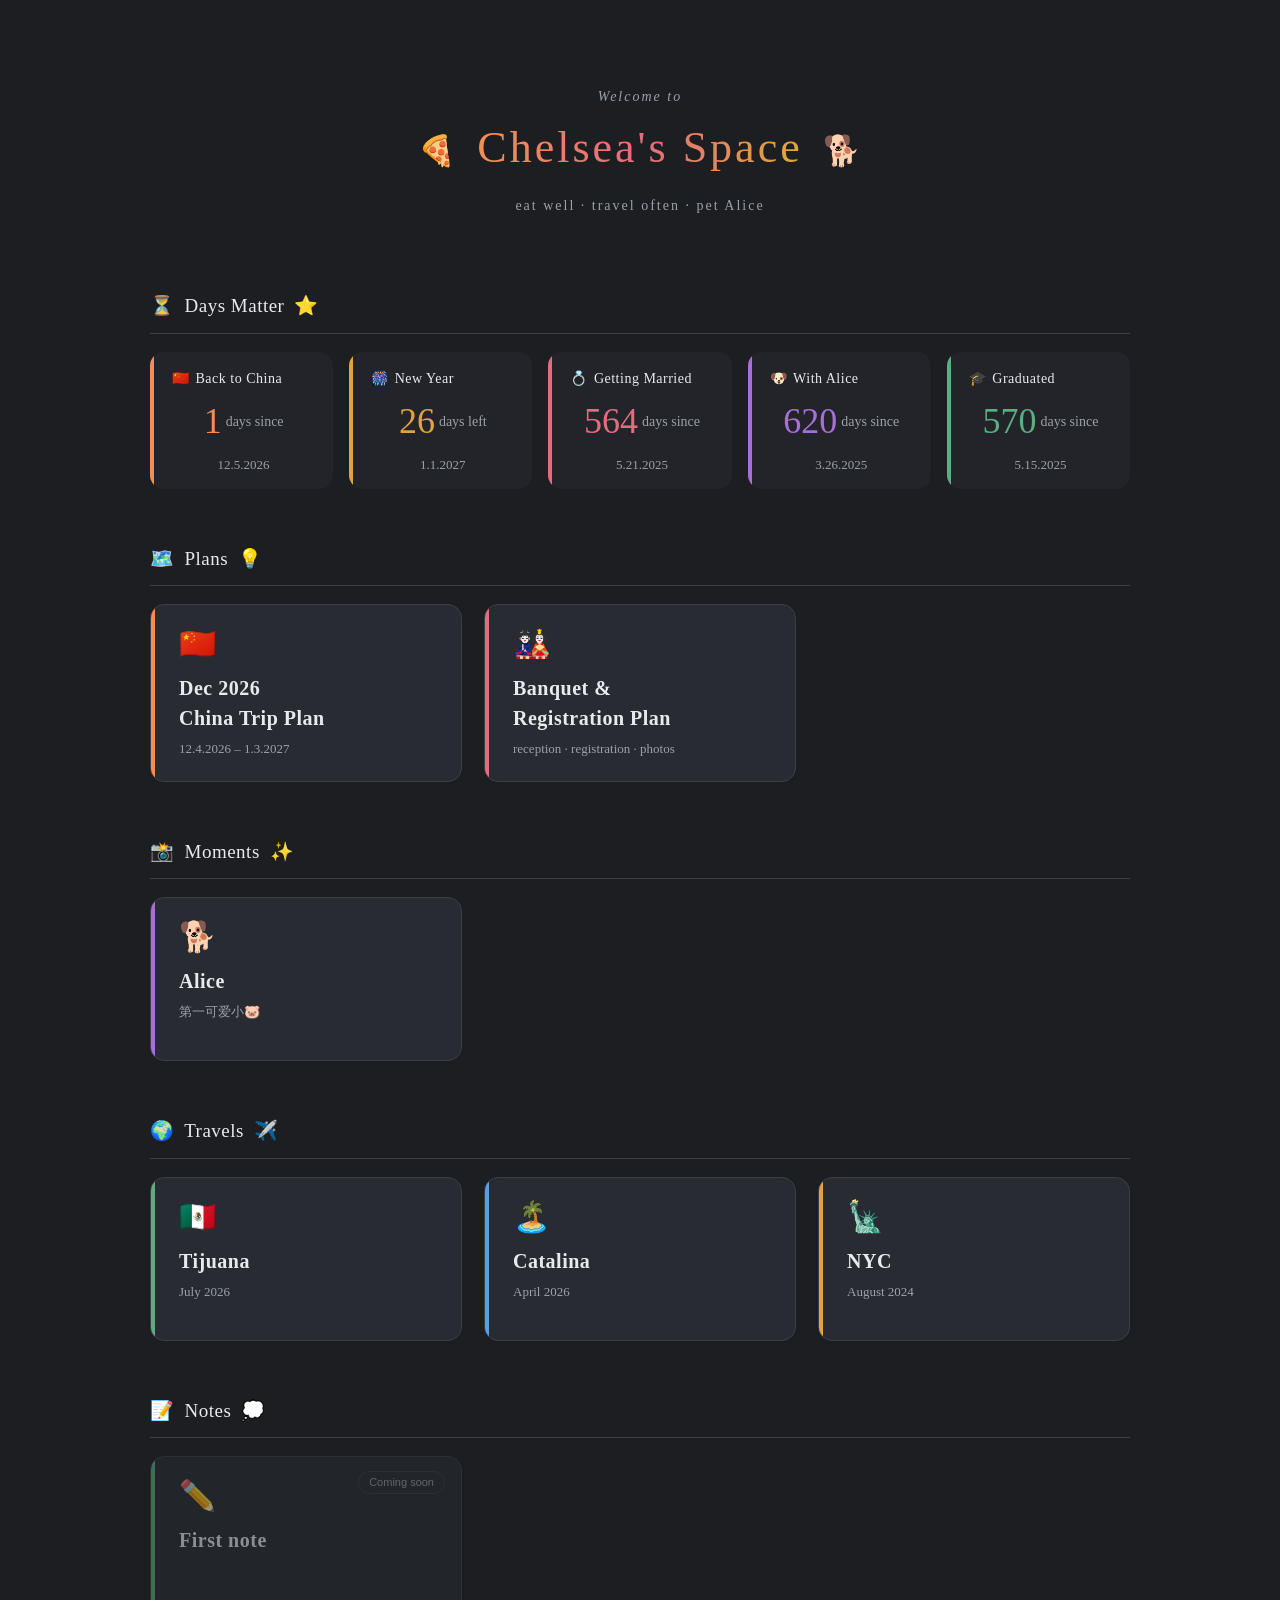
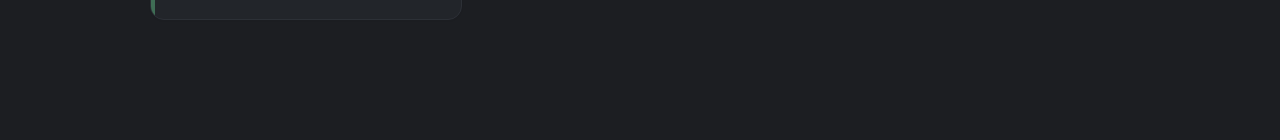
==== index.html @ 793a154b "Days tiles flat gray with colored numbers, Didot hero title, typo fixes" ====
<!DOCTYPE html>
<html lang="en">
<head>
<meta charset="UTF-8">
<meta name="viewport" content="width=device-width, initial-scale=1.0">
<title>Chelsea · Home</title>
<link rel="stylesheet" href="assets/css/base.css">
<style>
  *{box-sizing:border-box;}
  body{margin:0;padding:34px 22px 64px;background:var(--bg);color:var(--ink);line-height:1.5;}
  .wrap{max-width:980px;margin:0 auto;}

  /* HERO */
  header.hero{margin:52px 0 76px;text-align:center;}
  .hero .hi{font-family:var(--serif);font-style:italic;font-size:14px;color:var(--muted);letter-spacing:2px;margin-bottom:8px;}
  .hero h1{font-family:var(--serif);font-size:44px;font-weight:400;margin:0;letter-spacing:2.5px;
    display:flex;align-items:center;justify-content:center;gap:16px;}
  .hero h1 .grad{font-family:"Didot","Bodoni 72","Didot LT STD","Times New Roman",serif;
    letter-spacing:3px;padding:0 4px 4px;
    background:linear-gradient(92deg,var(--cd) 5%,var(--jp) 50%,var(--bj) 95%);
    -webkit-background-clip:text;background-clip:text;color:transparent;}
  .hero h1 .pe{font-size:30px;}
  .hero .tagline{font-family:var(--serif);margin-top:10px;font-size:14px;color:var(--muted);letter-spacing:2px;}

  h2{font-family:var(--serif);font-weight:400;font-size:19px;margin:0 0 18px;padding-bottom:12px;border-bottom:1px solid var(--line);letter-spacing:.5px;}
  .module{margin-bottom:56px;}

  /* ENTRY CARDS */
  .grid{display:grid;grid-template-columns:repeat(auto-fill,minmax(280px,1fr));gap:22px;}
  a.card{position:relative;display:block;min-height:164px;background:var(--paper);border:1px solid var(--line);border-radius:14px;
    padding:24px 24px 22px 28px;text-decoration:none;color:var(--ink);box-shadow:0 1px 3px rgba(0,0,0,.05);
    transition:transform .15s ease, border-color .15s ease, box-shadow .15s ease;overflow:hidden;}
  a.card:hover{transform:translateY(-3px);border-color:#4a505a;box-shadow:0 6px 18px rgba(0,0,0,.3);}
  a.card .accent{position:absolute;left:0;top:0;bottom:0;width:4px;}
  a.card .emoji{font-size:30px;line-height:1;display:block;margin-bottom:14px;}
  a.card .name{font-family:var(--serif);font-weight:700;font-size:20px;margin-bottom:6px;letter-spacing:.5px;}
  a.card .desc{font-family:var(--serif);font-size:13px;color:var(--muted);}
  a.card.soon{pointer-events:none;opacity:.55;}
  a.card.soon .badge{position:absolute;right:16px;top:14px;font-size:11px;color:var(--muted);border:1px solid var(--line);border-radius:20px;padding:2px 10px;}

  @media(max-width:600px){
    body{padding:24px 16px 48px;}
    .hero h1{font-size:27px;gap:10px;}
    .hero h1 .pe{font-size:20px;}
    .hero .hi{font-size:13px;}
    header.hero{margin:28px 0 48px;}
    .module{margin-bottom:40px;}
  }
</style>
<link rel="stylesheet" href="assets/css/days.css">
</head>
<body>
<div class="wrap">

  <header class="hero">
    <div class="hi">Welcome to</div>
    <h1><span class="pe">🍕</span><span class="grad">Chelsea's Space</span><span class="pe">🐕</span></h1>
    <div class="tagline">eat well · travel often · pet Alice</div>
  </header>

  <section class="module">
    <h2>⏳&ensp;Days Matter&ensp;⭐</h2>
    <div class="cd-grid" id="countdowns"></div>
  </section>

  <section class="module">
    <h2>🗺️&ensp;Plans&ensp;💡</h2>
    <div class="grid">
      <a class="card" href="2026-china-trip.html">
        <span class="accent" style="background:var(--cd)"></span>
        <span class="emoji">🇨🇳</span>
        <div class="name">Dec 2026<br>China Trip Plan</div>
        <div class="desc">12.4.2026 – 1.3.2027</div>
      </a>
      <a class="card" href="pages/plan/wedding.html">
        <span class="accent" style="background:var(--jp)"></span>
        <span class="emoji">🎎</span>
        <div class="name">Banquet &amp;<br>Registration Plan</div>
        <div class="desc">reception · registration · photos</div>
      </a>
    </div>
  </section>

  <section class="module">
    <h2>📸&ensp;Moments&ensp;✨</h2>
    <div class="grid">
      <a class="card" href="pages/moments/alice.html">
        <span class="accent" style="background:var(--dl)"></span>
        <span class="emoji">🐕</span>
        <div class="name">Alice</div>
        <div class="desc">第一可爱小🐷</div>
      </a>
    </div>
  </section>

  <section class="module">
    <h2>🌍&ensp;Travels&ensp;✈️</h2>
    <div class="grid">
      <a class="card" href="pages/travels/tijuana.html">
        <span class="accent" style="background:var(--sy)"></span>
        <span class="emoji">🇲🇽</span>
        <div class="name">Tijuana</div>
        <div class="desc">July 2026</div>
      </a>
      <a class="card" href="pages/travels/catalina.html">
        <span class="accent" style="background:var(--fly)"></span>
        <span class="emoji">🏝️</span>
        <div class="name">Catalina</div>
        <div class="desc">April 2026</div>
      </a>
      <a class="card" href="pages/travels/nyc.html">
        <span class="accent" style="background:var(--bj)"></span>
        <span class="emoji">🗽</span>
        <div class="name">NYC</div>
        <div class="desc">August 2024</div>
      </a>
    </div>
  </section>

  <section class="module">
    <h2>📝&ensp;Notes&ensp;💭</h2>
    <div class="grid">
      <a class="card soon" href="#">
        <span class="accent" style="background:var(--sy)"></span>
        <span class="badge">Coming soon</span>
        <span class="emoji">✏️</span>
        <div class="name">First note</div>
      </a>
    </div>
  </section>

</div>

<script src="assets/js/days.js"></script>
<script src="assets/js/scroll-restore.js"></script>
</body>
</html>
---- assets/css/base.css ----
/* ===== 全站公共主题变量 =====
   所有页面 <head> 里先引入这个文件，再写页面自己的样式。
   改配色 / 字体只改这里，所有页面同步生效。 */
:root{
  /* 行程 & 卡片强调色（fly=航班 jp=日本 cd=成都 sy=沈阳 dl=大连 bj=北京） */
  --fly:#5b9ce6;  --fly-bg:#eaf2fc;
  --jp:#e56b7e;   --jp-bg:#fdecef;
  --cd:#f28e54;   --cd-bg:#fdf0e8;
  --sy:#5cae80;   --sy-bg:#eaf6ef;
  --dl:#a86fd6;   --dl-bg:#f3ebfb;
  --bj:#e0a53a;   --bj-bg:#fbf3e2;

  /* 深色主题基础色 */
  --ink:#e8eaed;  --muted:#9aa1ab;
  --line:#3a3f48; --paper:#282b31; --bg:#1c1e22;
  --wknd:#f4949a; --wkdy:#e7ecf4;

  /* 字体：英文统一 Georgia，中文统一苹方（想换宋体把两行的 PingFang SC 改成 Songti SC） */
  --serif:Georgia,"Times New Roman","PingFang SC","Microsoft YaHei","Noto Sans CJK SC",serif;
  --body:Georgia,"PingFang SC","Microsoft YaHei","Noto Sans CJK SC",sans-serif;
}

body{font-family:var(--body);}

/* ← Home 返回按钮（子页面共用） */
.home-link{display:inline-flex;align-items:center;gap:6px;font-size:13px;color:var(--muted);text-decoration:none;
  margin-bottom:16px;padding:6px 14px;border:1px solid var(--line);border-radius:20px;background:var(--paper);
  transition:color .15s ease,border-color .15s ease,transform .15s ease;}
.home-link:hover{color:var(--ink);border-color:#4a505a;transform:translateX(-2px);}
.home-link .arr{font-size:14px;}
---- assets/css/days.css ----
/* Days Matter 倒数日模块（配合 assets/js/days.js 使用，主题变量来自 base.css） */
.cd-grid{display:grid;grid-template-columns:repeat(auto-fill,minmax(170px,1fr));gap:16px;}
/* 静态信息格：半透明灰底、无描边阴影（和可点击的入口卡片区分开） */
.cd-item{position:relative;aspect-ratio:4/3;display:flex;flex-direction:column;background:rgba(40,43,49,.5);
  border-radius:14px;padding:16px 18px 14px 22px;overflow:hidden;}
.cd-item .accent{position:absolute;left:0;top:0;bottom:0;width:4px;}
.cd-item .cd-label{font-family:var(--serif);font-size:14px;letter-spacing:.5px;}
.cd-item .cd-label .emoji{margin-right:6px;}
.cd-item .cd-num{font-family:var(--serif);font-size:36px;line-height:1.15;
  flex:1;display:flex;align-items:center;justify-content:center;text-align:center;}
.cd-item .cd-num small{font-size:14px;color:var(--muted);margin-left:4px;}
.cd-item.today .cd-num{font-size:22px;}
.cd-item .cd-date{font-family:var(--serif);font-size:13px;color:var(--muted);text-align:center;}

@media(max-width:600px){
  .cd-grid{grid-template-columns:repeat(auto-fill,minmax(140px,1fr));gap:12px;}
  .cd-item .cd-num{font-size:28px;}
}
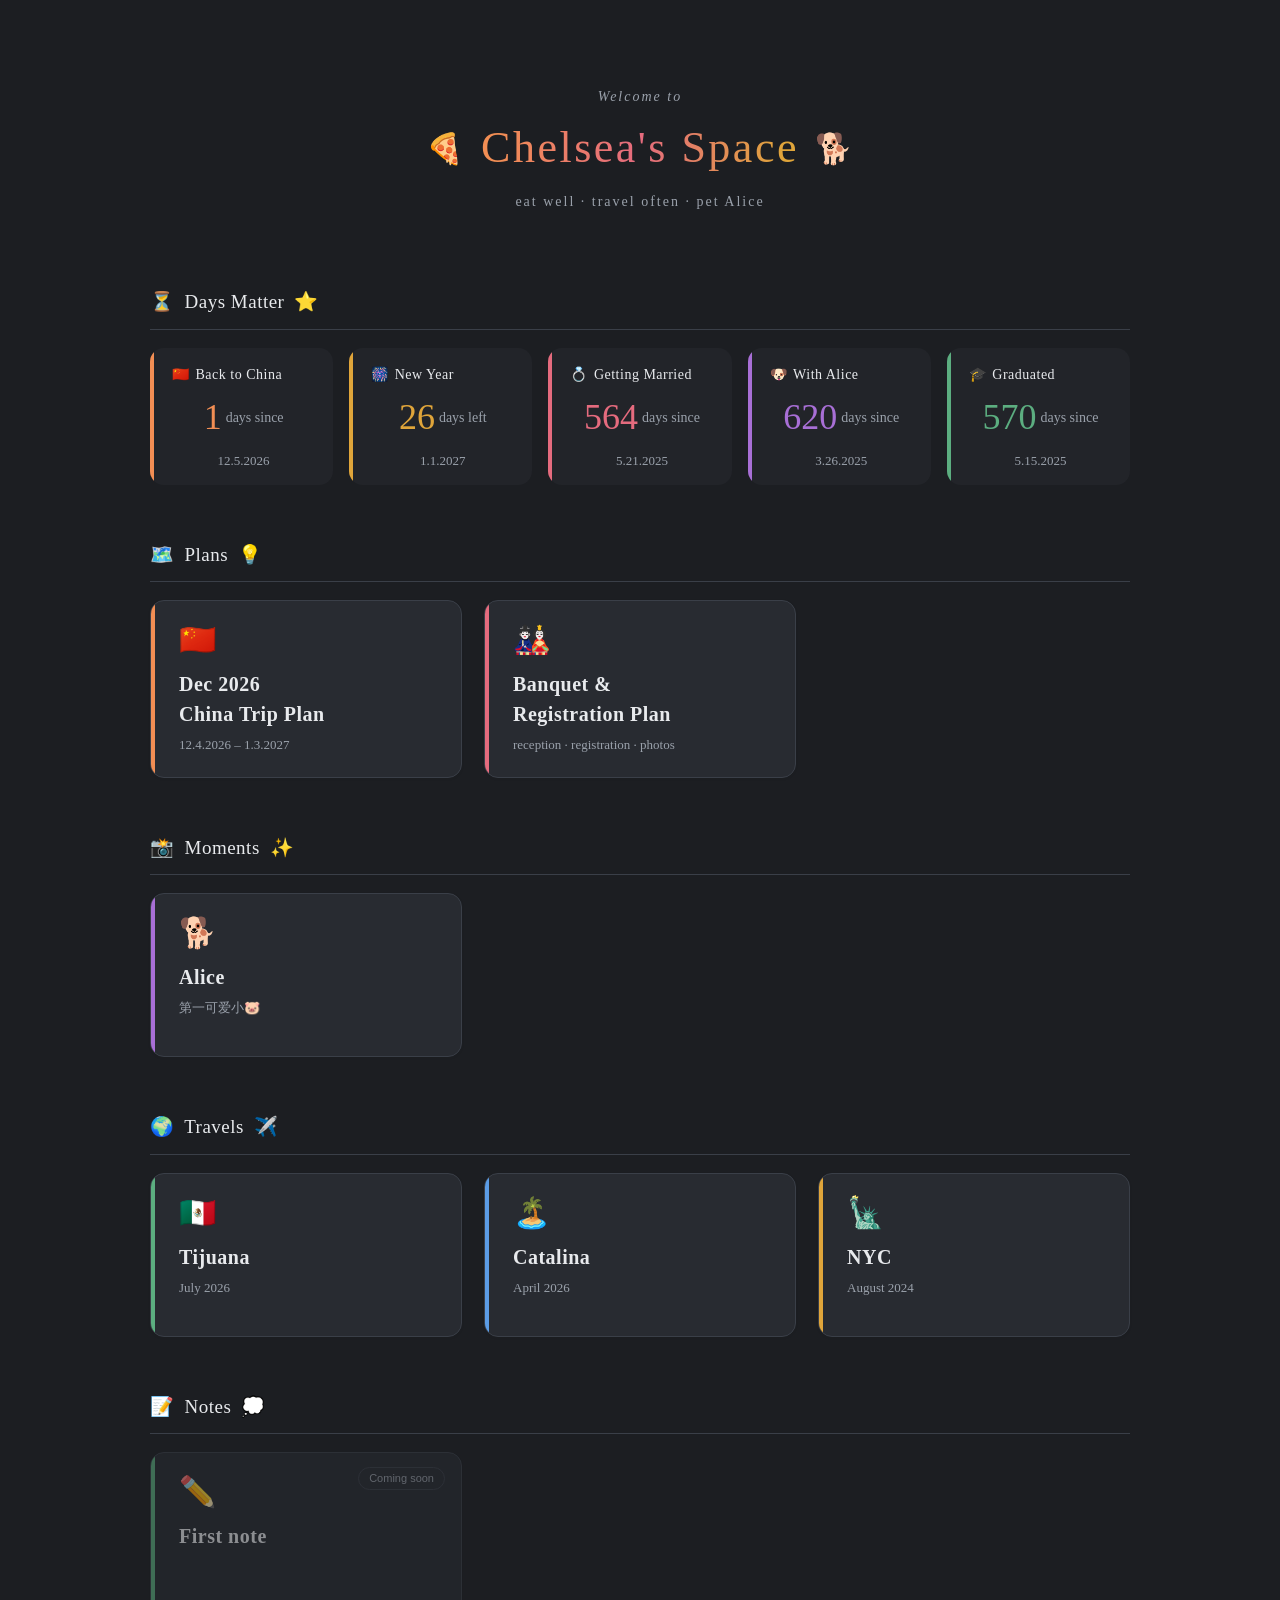
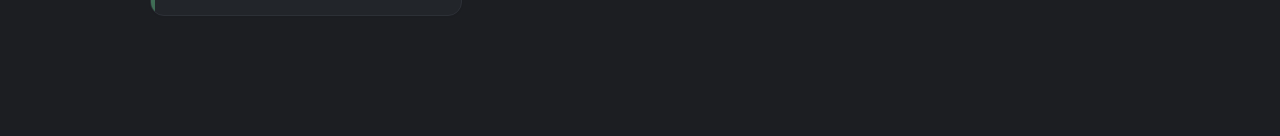
==== commit 4b183bbf: "Hero title: font change only, drop extra spacing/padding" ====
--- a/index.html
+++ b/index.html
@@ -16,7 +16,6 @@
   .hero h1{font-family:var(--serif);font-size:44px;font-weight:400;margin:0;letter-spacing:2.5px;
     display:flex;align-items:center;justify-content:center;gap:16px;}
   .hero h1 .grad{font-family:"Didot","Bodoni 72","Didot LT STD","Times New Roman",serif;
-    letter-spacing:3px;padding:0 4px 4px;
     background:linear-gradient(92deg,var(--cd) 5%,var(--jp) 50%,var(--bj) 95%);
     -webkit-background-clip:text;background-clip:text;color:transparent;}
   .hero h1 .pe{font-size:30px;}
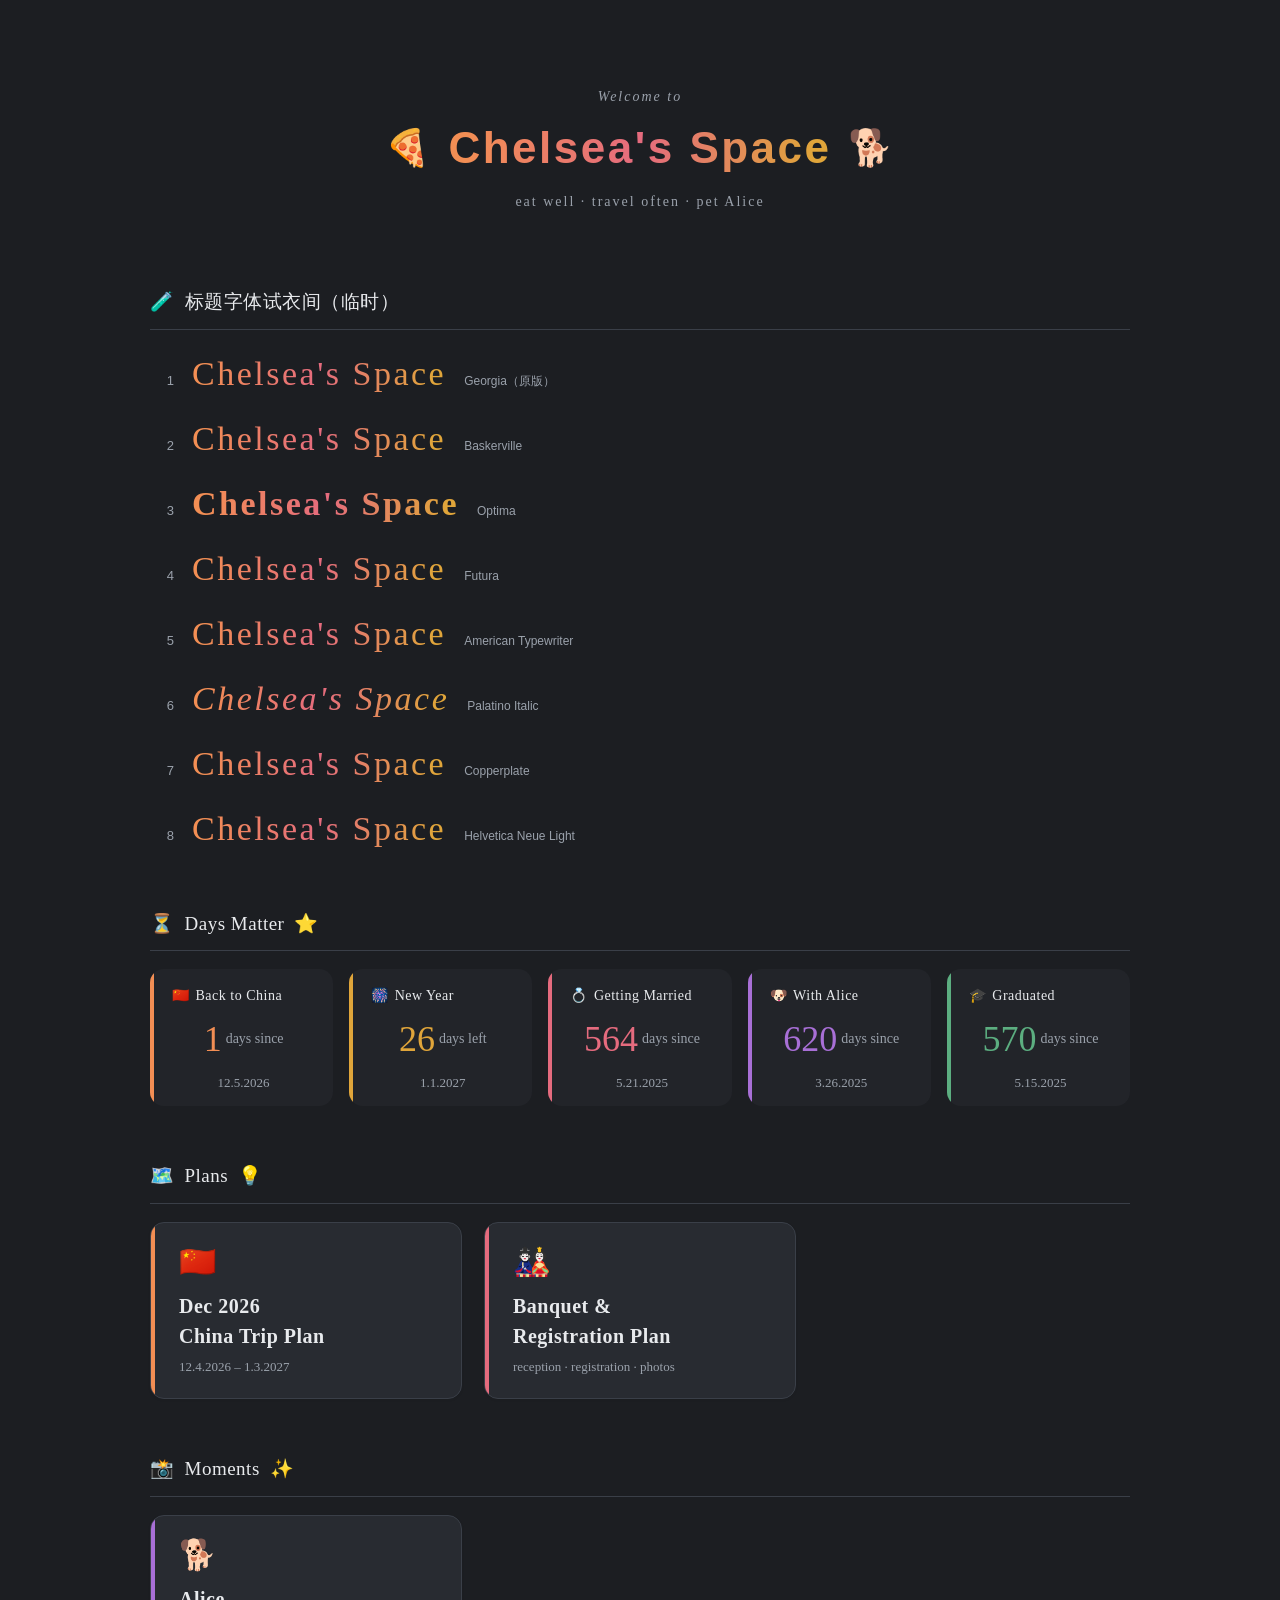
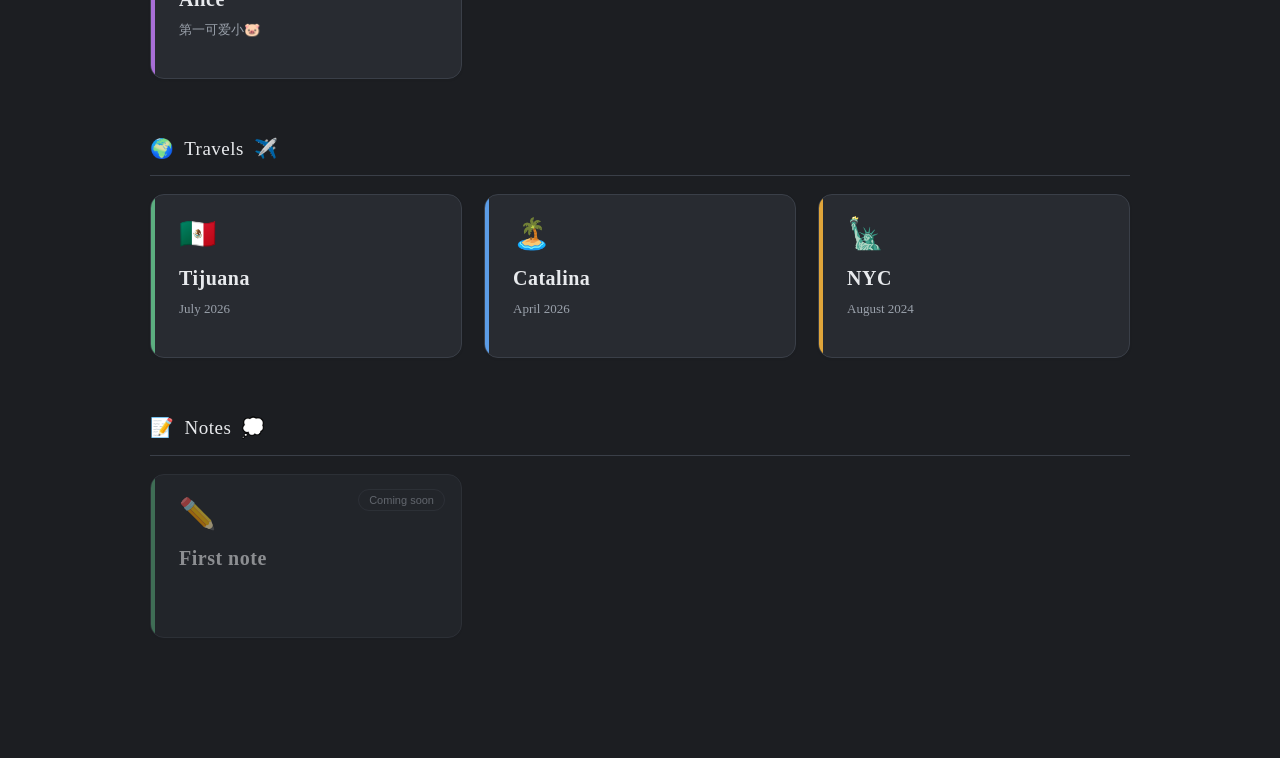
==== commit cba43ac7: "TEMP: hero title font tryout section" ====
--- a/index.html
+++ b/index.html
@@ -15,10 +15,10 @@
   .hero .hi{font-family:var(--serif);font-style:italic;font-size:14px;color:var(--muted);letter-spacing:2px;margin-bottom:8px;}
   .hero h1{font-family:var(--serif);font-size:44px;font-weight:400;margin:0;letter-spacing:2.5px;
     display:flex;align-items:center;justify-content:center;gap:16px;}
-  .hero h1 .grad{font-family:"Didot","Bodoni 72","Didot LT STD","Times New Roman",serif;
+  .hero h1 .grad{font-family:"Avenir Next","Avenir","Futura","Segoe UI",sans-serif;font-weight:600;
     background:linear-gradient(92deg,var(--cd) 5%,var(--jp) 50%,var(--bj) 95%);
     -webkit-background-clip:text;background-clip:text;color:transparent;}
-  .hero h1 .pe{font-size:30px;}
+  .hero h1 .pe{font-size:36px;}
   .hero .tagline{font-family:var(--serif);margin-top:10px;font-size:14px;color:var(--muted);letter-spacing:2px;}
 
   h2{font-family:var(--serif);font-weight:400;font-size:19px;margin:0 0 18px;padding-bottom:12px;border-bottom:1px solid var(--line);letter-spacing:.5px;}
@@ -56,6 +56,28 @@
     <h1><span class="pe">🍕</span><span class="grad">Chelsea's Space</span><span class="pe">🐕</span></h1>
     <div class="tagline">eat well · travel often · pet Alice</div>
   </header>
+
+  <!-- ===== TEMP：标题字体试衣间，选定后删除 ===== -->
+  <section class="module" id="font-tryout">
+    <style>
+      #font-tryout .frow{display:flex;align-items:baseline;gap:18px;margin:14px 0;flex-wrap:wrap;}
+      #font-tryout .fno{width:24px;flex:none;color:var(--muted);font-size:13px;text-align:right;}
+      #font-tryout .ft{font-size:34px;letter-spacing:2.5px;
+        background:linear-gradient(92deg,var(--cd) 5%,var(--jp) 50%,var(--bj) 95%);
+        -webkit-background-clip:text;background-clip:text;color:transparent;}
+      #font-tryout .fname{font-size:12px;color:var(--muted);}
+    </style>
+    <h2>🧪&ensp;标题字体试衣间（临时）</h2>
+    <div class="frow"><span class="fno">1</span><span class="ft" style="font-family:Georgia">Chelsea's Space</span><span class="fname">Georgia（原版）</span></div>
+    <div class="frow"><span class="fno">2</span><span class="ft" style="font-family:Baskerville">Chelsea's Space</span><span class="fname">Baskerville</span></div>
+    <div class="frow"><span class="fno">3</span><span class="ft" style="font-family:Optima;font-weight:600">Chelsea's Space</span><span class="fname">Optima</span></div>
+    <div class="frow"><span class="fno">4</span><span class="ft" style="font-family:Futura;font-weight:500">Chelsea's Space</span><span class="fname">Futura</span></div>
+    <div class="frow"><span class="fno">5</span><span class="ft" style="font-family:'American Typewriter'">Chelsea's Space</span><span class="fname">American Typewriter</span></div>
+    <div class="frow"><span class="fno">6</span><span class="ft" style="font-family:Palatino;font-style:italic">Chelsea's Space</span><span class="fname">Palatino Italic</span></div>
+    <div class="frow"><span class="fno">7</span><span class="ft" style="font-family:Copperplate">Chelsea's Space</span><span class="fname">Copperplate</span></div>
+    <div class="frow"><span class="fno">8</span><span class="ft" style="font-family:'Helvetica Neue';font-weight:300">Chelsea's Space</span><span class="fname">Helvetica Neue Light</span></div>
+  </section>
+  <!-- ===== TEMP END ===== -->
 
   <section class="module">
     <h2>⏳&ensp;Days Matter&ensp;⭐</h2>
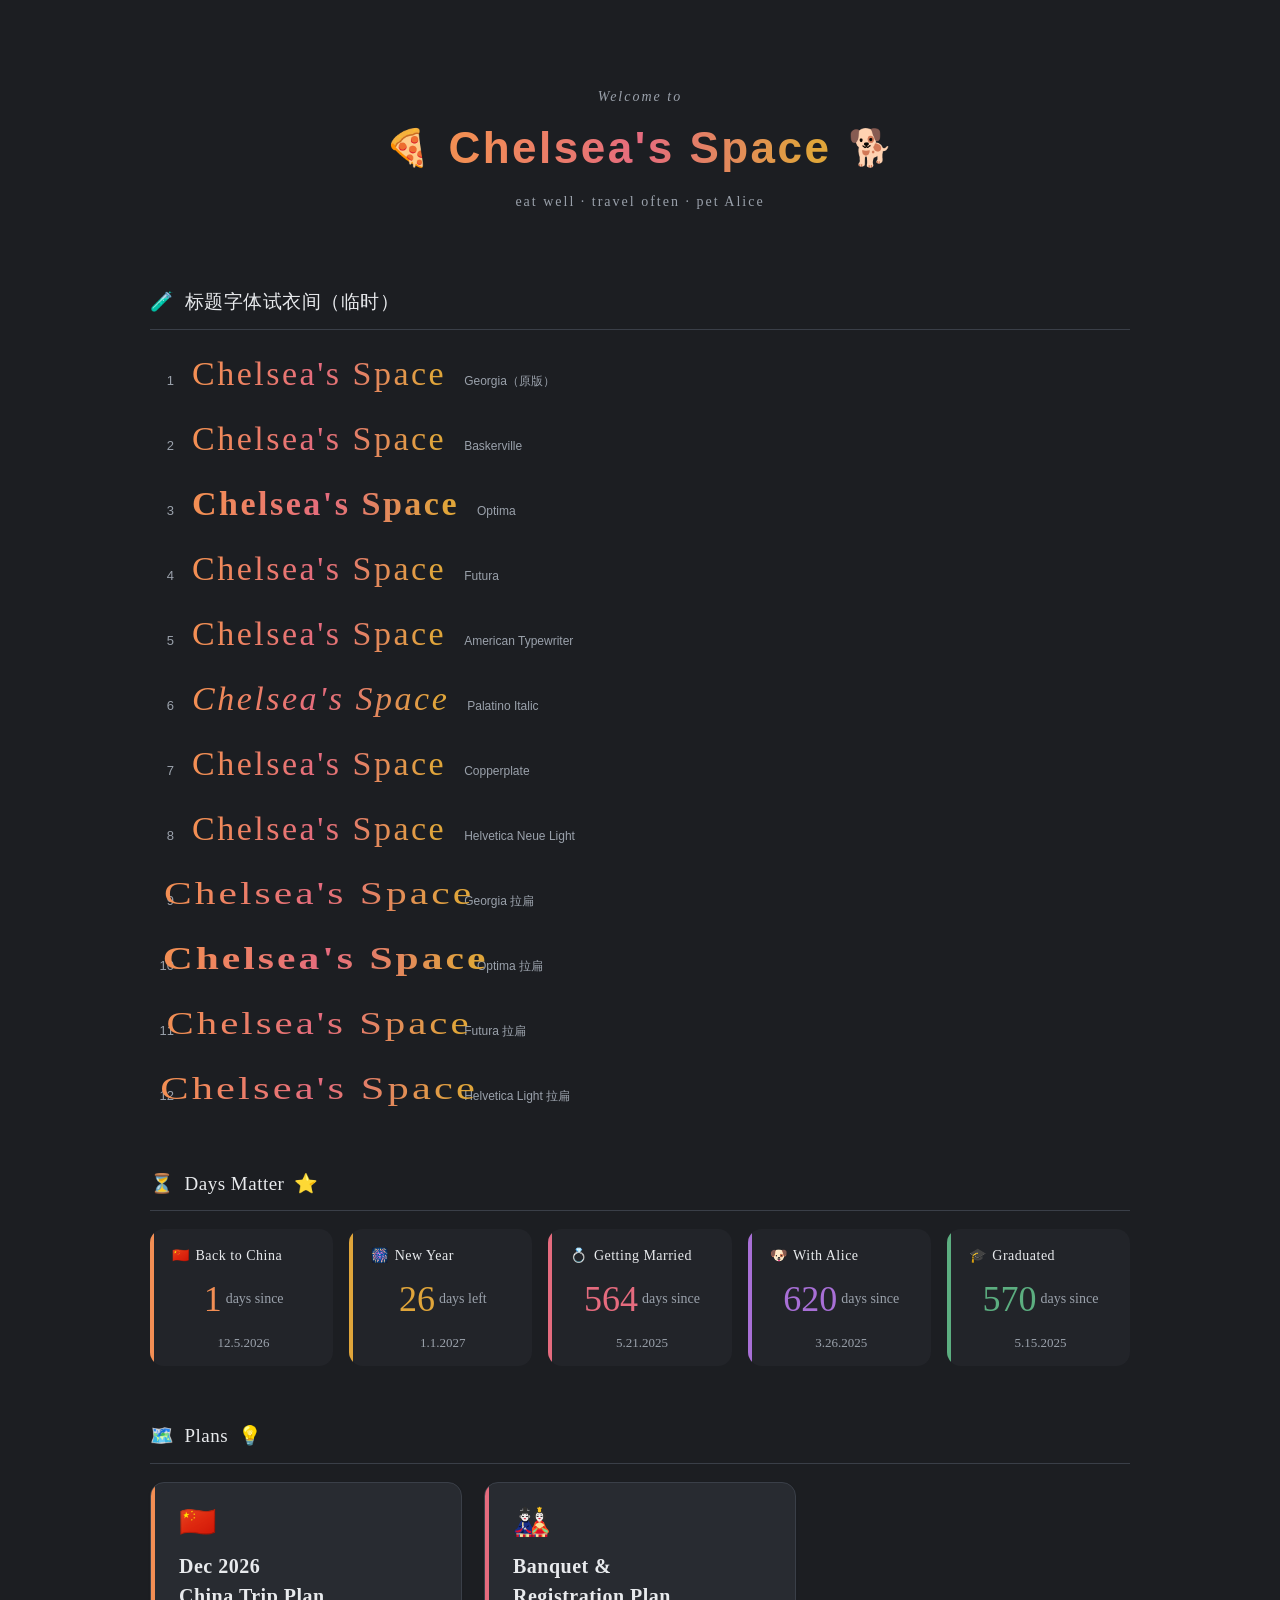
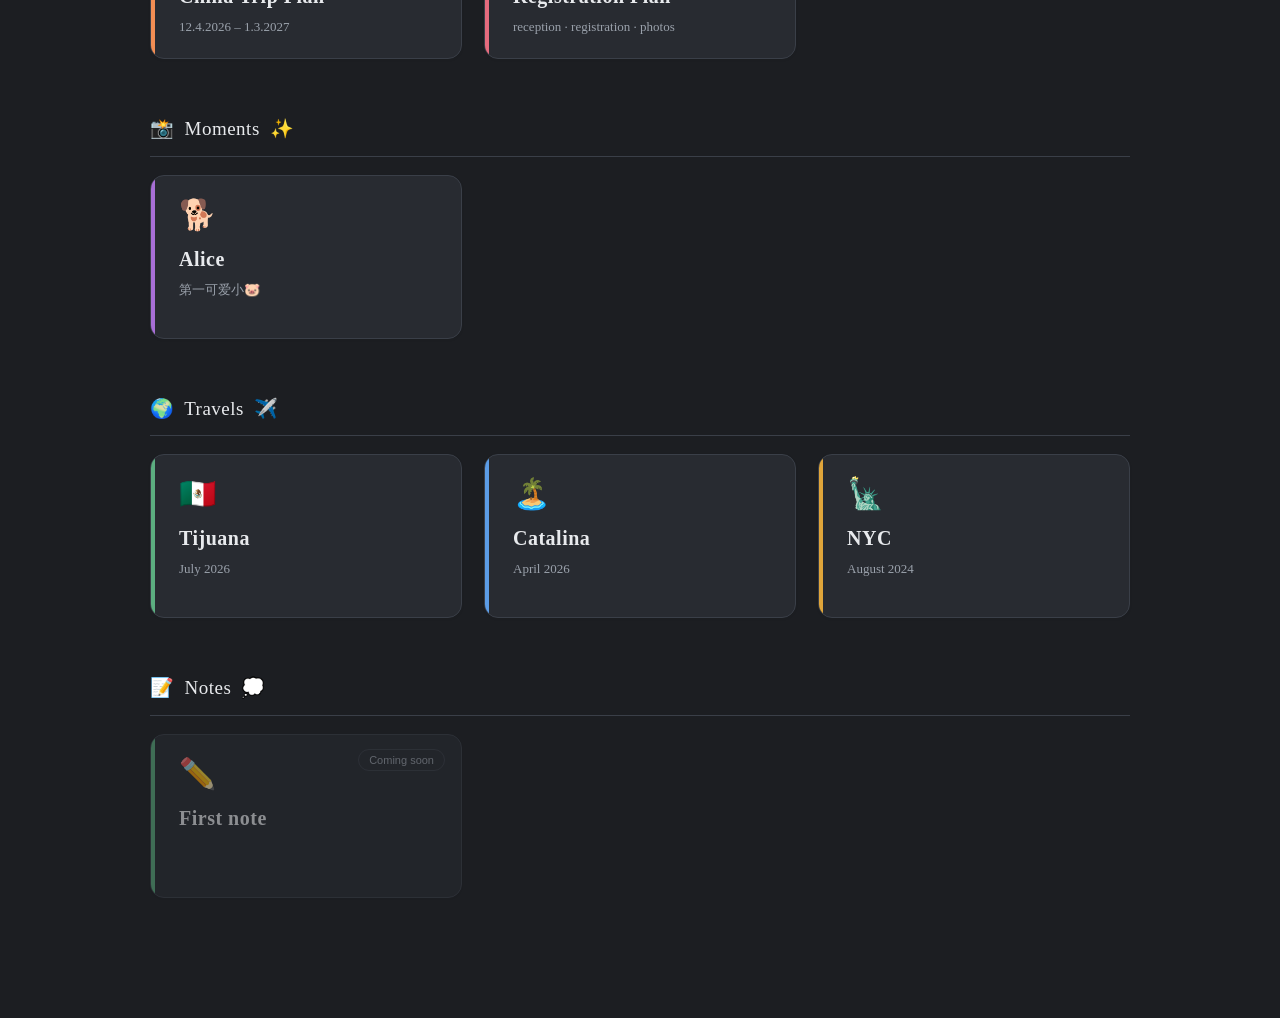
==== commit 75fae9a6: "TEMP: add flattened font variants to tryout" ====
--- a/index.html
+++ b/index.html
@@ -76,6 +76,10 @@
     <div class="frow"><span class="fno">6</span><span class="ft" style="font-family:Palatino;font-style:italic">Chelsea's Space</span><span class="fname">Palatino Italic</span></div>
     <div class="frow"><span class="fno">7</span><span class="ft" style="font-family:Copperplate">Chelsea's Space</span><span class="fname">Copperplate</span></div>
     <div class="frow"><span class="fno">8</span><span class="ft" style="font-family:'Helvetica Neue';font-weight:300">Chelsea's Space</span><span class="fname">Helvetica Neue Light</span></div>
+    <div class="frow"><span class="fno">9</span><span class="ft" style="font-family:Georgia;display:inline-block;transform:scaleX(1.22) scaleY(.94);transform-origin:left baseline">Chelsea's Space</span><span class="fname">Georgia 拉扁</span></div>
+    <div class="frow"><span class="fno">10</span><span class="ft" style="font-family:Optima;font-weight:600;display:inline-block;transform:scaleX(1.22) scaleY(.94);transform-origin:left baseline">Chelsea's Space</span><span class="fname">Optima 拉扁</span></div>
+    <div class="frow"><span class="fno">11</span><span class="ft" style="font-family:Futura;font-weight:500;display:inline-block;transform:scaleX(1.2) scaleY(.92);transform-origin:left baseline">Chelsea's Space</span><span class="fname">Futura 拉扁</span></div>
+    <div class="frow"><span class="fno">12</span><span class="ft" style="font-family:'Helvetica Neue';font-weight:300;display:inline-block;transform:scaleX(1.25) scaleY(.94);transform-origin:left baseline">Chelsea's Space</span><span class="fname">Helvetica Light 拉扁</span></div>
   </section>
   <!-- ===== TEMP END ===== -->
 
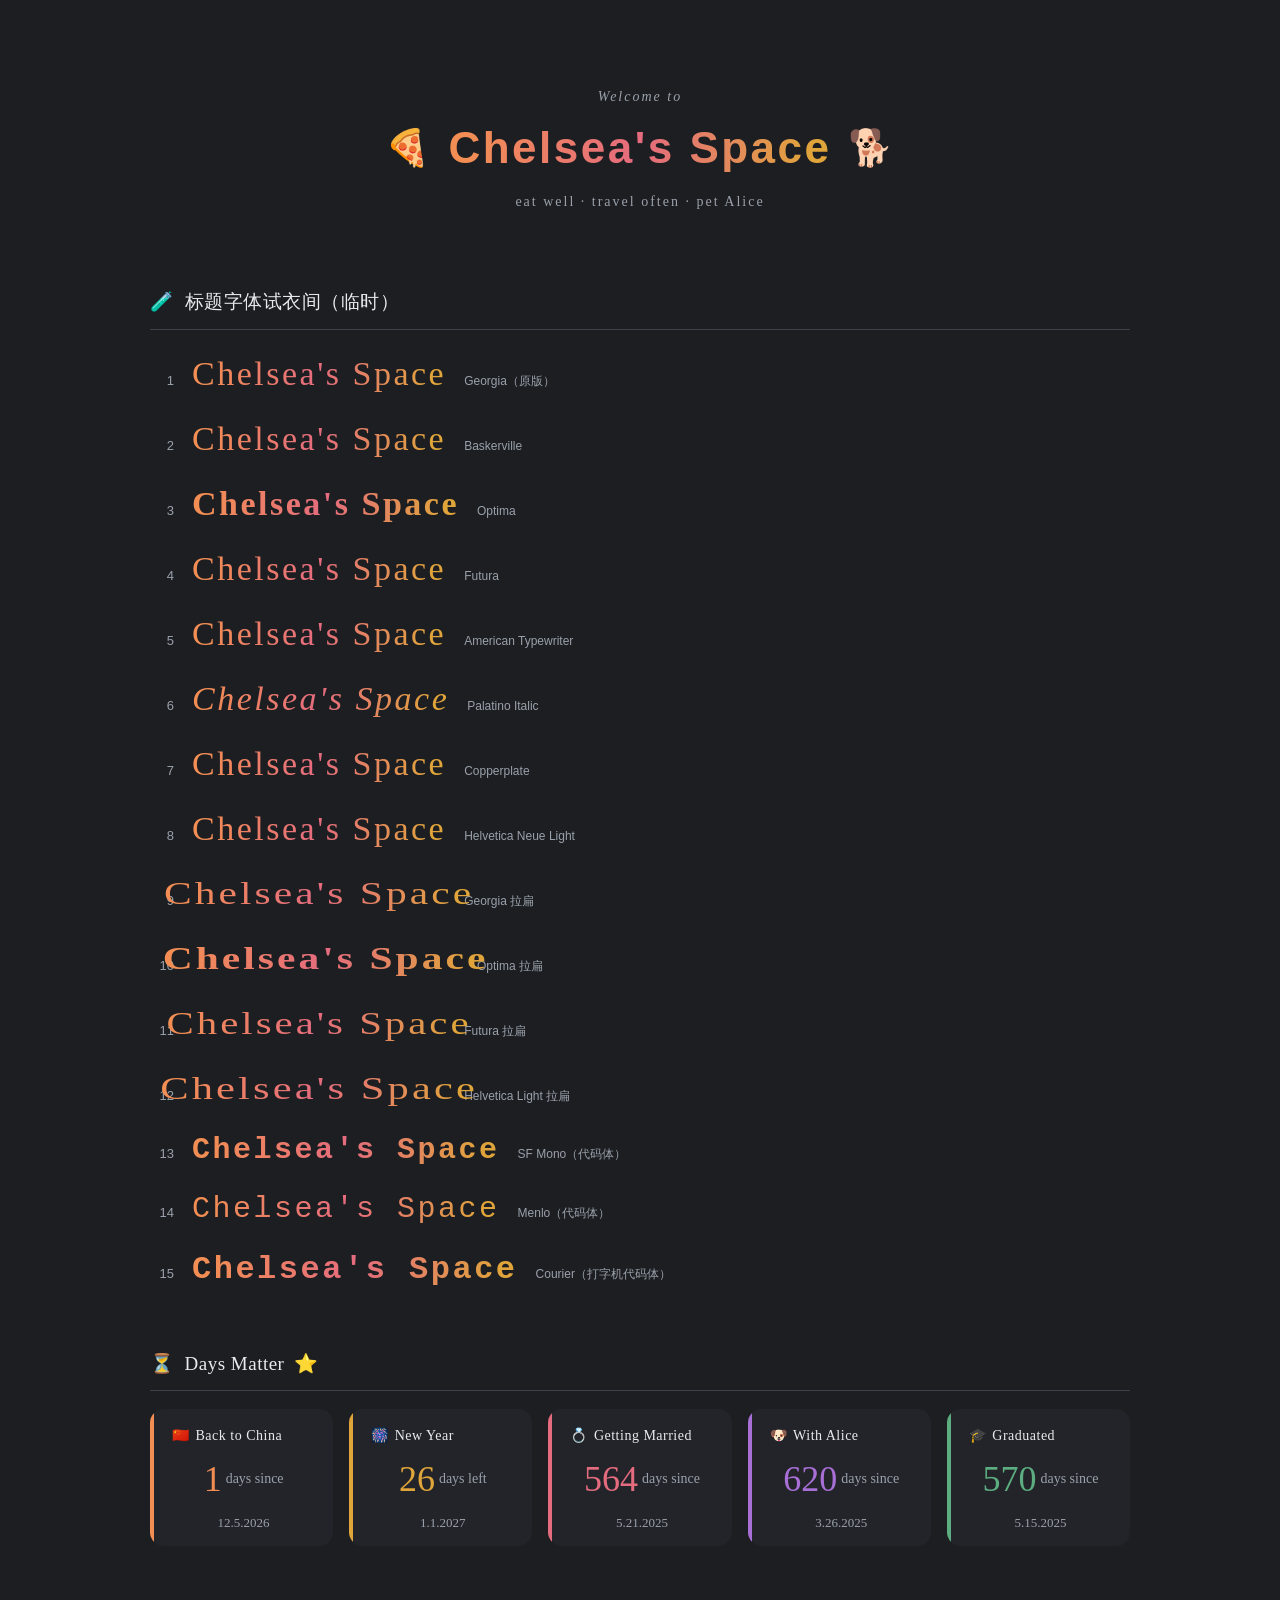
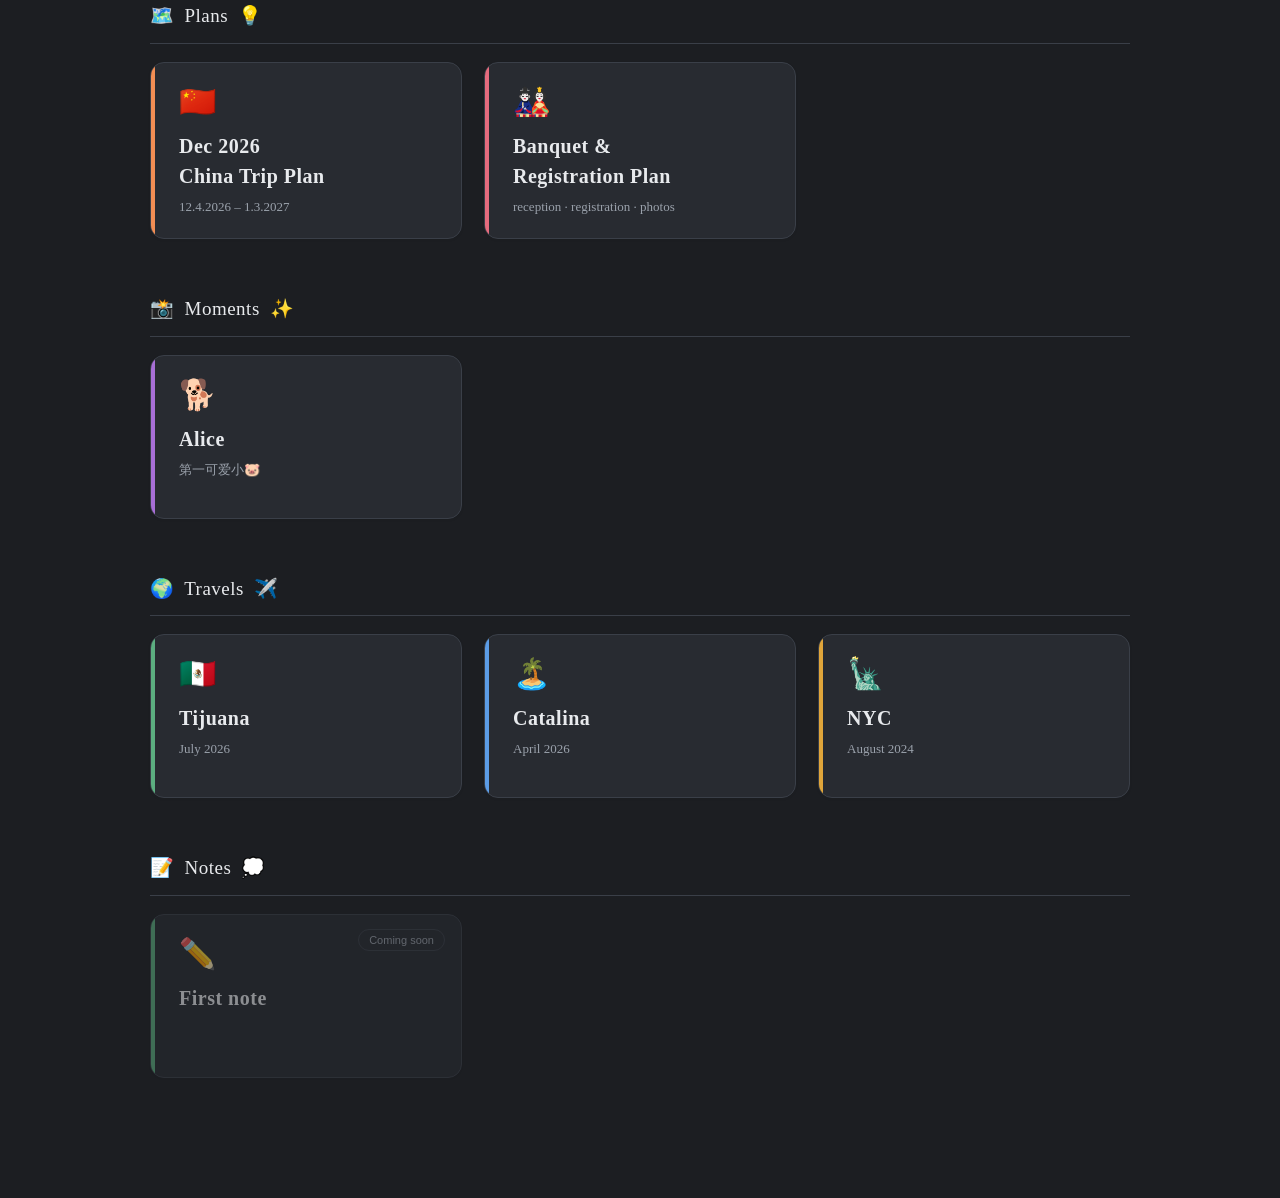
==== commit 6f408b25: "TEMP: add monospace font options to tryout" ====
--- a/index.html
+++ b/index.html
@@ -80,6 +80,9 @@
     <div class="frow"><span class="fno">10</span><span class="ft" style="font-family:Optima;font-weight:600;display:inline-block;transform:scaleX(1.22) scaleY(.94);transform-origin:left baseline">Chelsea's Space</span><span class="fname">Optima 拉扁</span></div>
     <div class="frow"><span class="fno">11</span><span class="ft" style="font-family:Futura;font-weight:500;display:inline-block;transform:scaleX(1.2) scaleY(.92);transform-origin:left baseline">Chelsea's Space</span><span class="fname">Futura 拉扁</span></div>
     <div class="frow"><span class="fno">12</span><span class="ft" style="font-family:'Helvetica Neue';font-weight:300;display:inline-block;transform:scaleX(1.25) scaleY(.94);transform-origin:left baseline">Chelsea's Space</span><span class="fname">Helvetica Light 拉扁</span></div>
+    <div class="frow"><span class="fno">13</span><span class="ft" style="font-family:ui-monospace,'SF Mono',Menlo,monospace;font-weight:600;font-size:30px">Chelsea's Space</span><span class="fname">SF Mono（代码体）</span></div>
+    <div class="frow"><span class="fno">14</span><span class="ft" style="font-family:Menlo,Consolas,monospace;font-size:30px">Chelsea's Space</span><span class="fname">Menlo（代码体）</span></div>
+    <div class="frow"><span class="fno">15</span><span class="ft" style="font-family:'Courier New',Courier,monospace;font-weight:700;font-size:32px">Chelsea's Space</span><span class="fname">Courier（打字机代码体）</span></div>
   </section>
   <!-- ===== TEMP END ===== -->
 
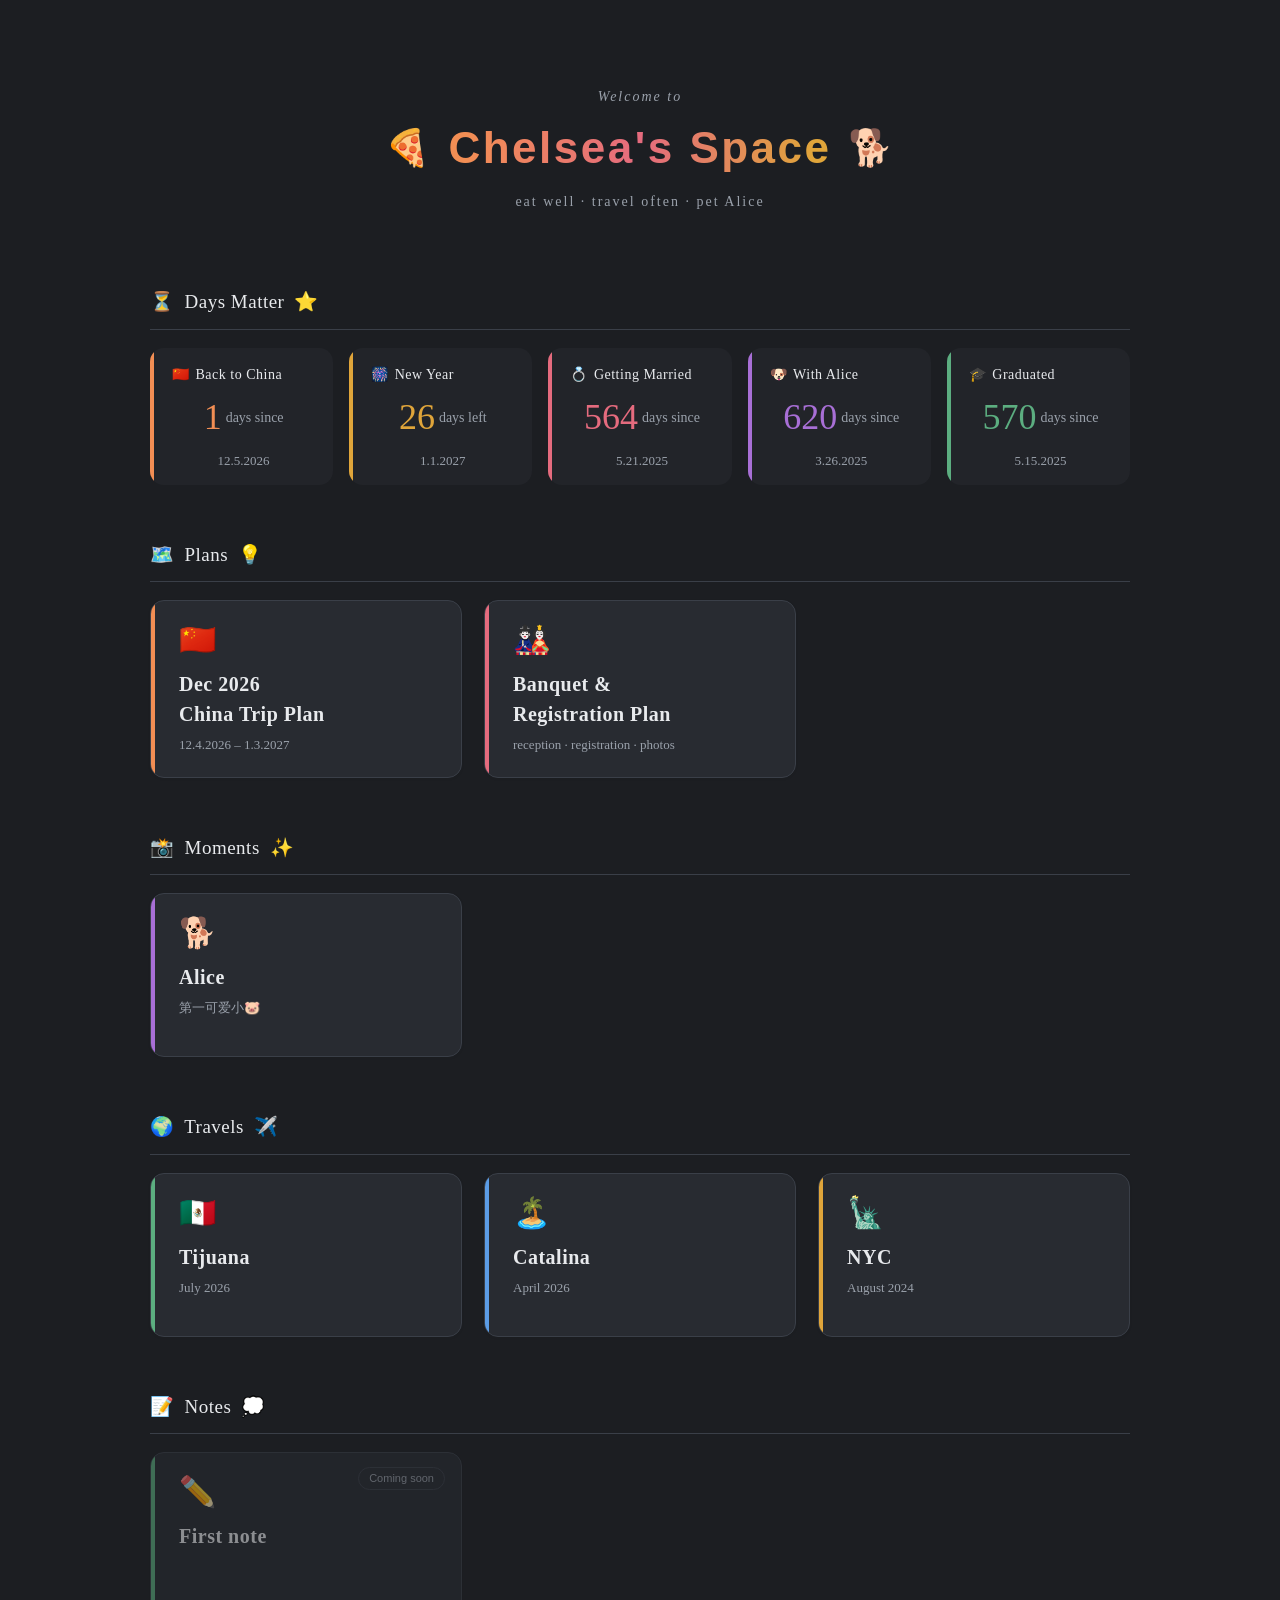
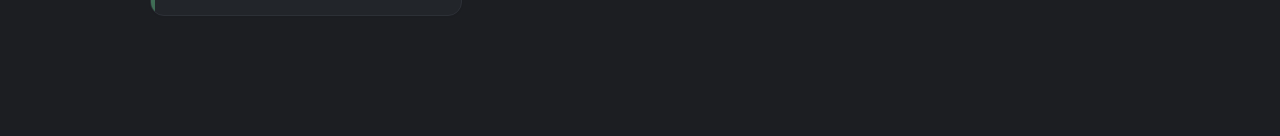
==== commit 4d760dbd: "Finalize hero title font as Optima, remove font tryout" ====
--- a/index.html
+++ b/index.html
@@ -15,7 +15,7 @@
   .hero .hi{font-family:var(--serif);font-style:italic;font-size:14px;color:var(--muted);letter-spacing:2px;margin-bottom:8px;}
   .hero h1{font-family:var(--serif);font-size:44px;font-weight:400;margin:0;letter-spacing:2.5px;
     display:flex;align-items:center;justify-content:center;gap:16px;}
-  .hero h1 .grad{font-family:"Avenir Next","Avenir","Futura","Segoe UI",sans-serif;font-weight:600;
+  .hero h1 .grad{font-family:"Optima","Candara","Segoe UI",sans-serif;font-weight:600;
     background:linear-gradient(92deg,var(--cd) 5%,var(--jp) 50%,var(--bj) 95%);
     -webkit-background-clip:text;background-clip:text;color:transparent;}
   .hero h1 .pe{font-size:36px;}
@@ -57,34 +57,6 @@
     <div class="tagline">eat well · travel often · pet Alice</div>
   </header>
 
-  <!-- ===== TEMP：标题字体试衣间，选定后删除 ===== -->
-  <section class="module" id="font-tryout">
-    <style>
-      #font-tryout .frow{display:flex;align-items:baseline;gap:18px;margin:14px 0;flex-wrap:wrap;}
-      #font-tryout .fno{width:24px;flex:none;color:var(--muted);font-size:13px;text-align:right;}
-      #font-tryout .ft{font-size:34px;letter-spacing:2.5px;
-        background:linear-gradient(92deg,var(--cd) 5%,var(--jp) 50%,var(--bj) 95%);
-        -webkit-background-clip:text;background-clip:text;color:transparent;}
-      #font-tryout .fname{font-size:12px;color:var(--muted);}
-    </style>
-    <h2>🧪&ensp;标题字体试衣间（临时）</h2>
-    <div class="frow"><span class="fno">1</span><span class="ft" style="font-family:Georgia">Chelsea's Space</span><span class="fname">Georgia（原版）</span></div>
-    <div class="frow"><span class="fno">2</span><span class="ft" style="font-family:Baskerville">Chelsea's Space</span><span class="fname">Baskerville</span></div>
-    <div class="frow"><span class="fno">3</span><span class="ft" style="font-family:Optima;font-weight:600">Chelsea's Space</span><span class="fname">Optima</span></div>
-    <div class="frow"><span class="fno">4</span><span class="ft" style="font-family:Futura;font-weight:500">Chelsea's Space</span><span class="fname">Futura</span></div>
-    <div class="frow"><span class="fno">5</span><span class="ft" style="font-family:'American Typewriter'">Chelsea's Space</span><span class="fname">American Typewriter</span></div>
-    <div class="frow"><span class="fno">6</span><span class="ft" style="font-family:Palatino;font-style:italic">Chelsea's Space</span><span class="fname">Palatino Italic</span></div>
-    <div class="frow"><span class="fno">7</span><span class="ft" style="font-family:Copperplate">Chelsea's Space</span><span class="fname">Copperplate</span></div>
-    <div class="frow"><span class="fno">8</span><span class="ft" style="font-family:'Helvetica Neue';font-weight:300">Chelsea's Space</span><span class="fname">Helvetica Neue Light</span></div>
-    <div class="frow"><span class="fno">9</span><span class="ft" style="font-family:Georgia;display:inline-block;transform:scaleX(1.22) scaleY(.94);transform-origin:left baseline">Chelsea's Space</span><span class="fname">Georgia 拉扁</span></div>
-    <div class="frow"><span class="fno">10</span><span class="ft" style="font-family:Optima;font-weight:600;display:inline-block;transform:scaleX(1.22) scaleY(.94);transform-origin:left baseline">Chelsea's Space</span><span class="fname">Optima 拉扁</span></div>
-    <div class="frow"><span class="fno">11</span><span class="ft" style="font-family:Futura;font-weight:500;display:inline-block;transform:scaleX(1.2) scaleY(.92);transform-origin:left baseline">Chelsea's Space</span><span class="fname">Futura 拉扁</span></div>
-    <div class="frow"><span class="fno">12</span><span class="ft" style="font-family:'Helvetica Neue';font-weight:300;display:inline-block;transform:scaleX(1.25) scaleY(.94);transform-origin:left baseline">Chelsea's Space</span><span class="fname">Helvetica Light 拉扁</span></div>
-    <div class="frow"><span class="fno">13</span><span class="ft" style="font-family:ui-monospace,'SF Mono',Menlo,monospace;font-weight:600;font-size:30px">Chelsea's Space</span><span class="fname">SF Mono（代码体）</span></div>
-    <div class="frow"><span class="fno">14</span><span class="ft" style="font-family:Menlo,Consolas,monospace;font-size:30px">Chelsea's Space</span><span class="fname">Menlo（代码体）</span></div>
-    <div class="frow"><span class="fno">15</span><span class="ft" style="font-family:'Courier New',Courier,monospace;font-weight:700;font-size:32px">Chelsea's Space</span><span class="fname">Courier（打字机代码体）</span></div>
-  </section>
-  <!-- ===== TEMP END ===== -->
 
   <section class="module">
     <h2>⏳&ensp;Days Matter&ensp;⭐</h2>
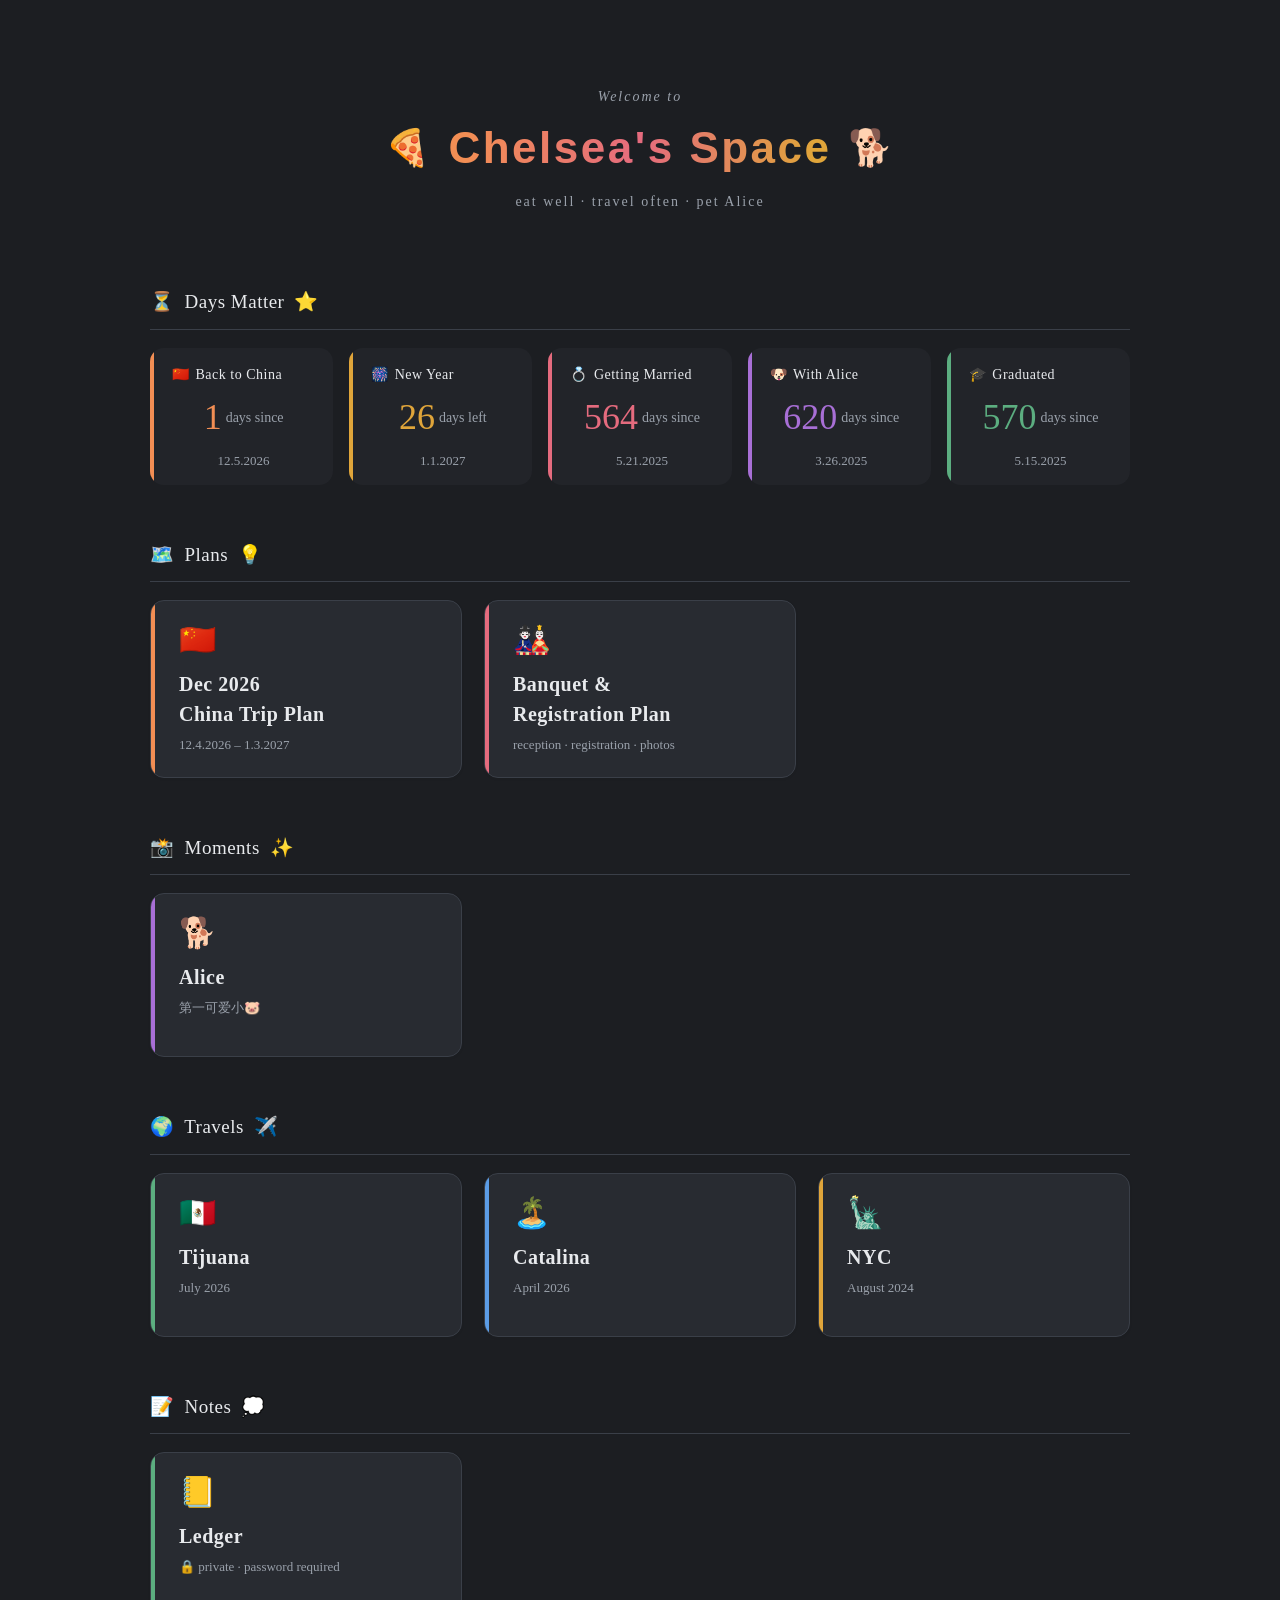
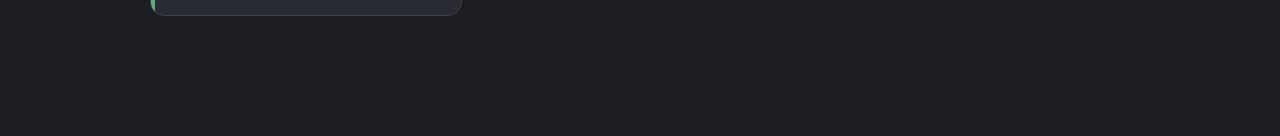
==== commit b7146147: "Add password-gated Ledger: monthly JSONs, stacked chart, donut + mini calendar, top merchants" ====
--- a/index.html
+++ b/index.html
@@ -120,11 +120,11 @@
   <section class="module">
     <h2>📝&ensp;Notes&ensp;💭</h2>
     <div class="grid">
-      <a class="card soon" href="#">
+      <a class="card" href="pages/notes/ledger.html">
         <span class="accent" style="background:var(--sy)"></span>
-        <span class="badge">Coming soon</span>
-        <span class="emoji">✏️</span>
-        <div class="name">First note</div>
+        <span class="emoji">📒</span>
+        <div class="name">Ledger</div>
+        <div class="desc">🔒 private · password required</div>
       </a>
     </div>
   </section>
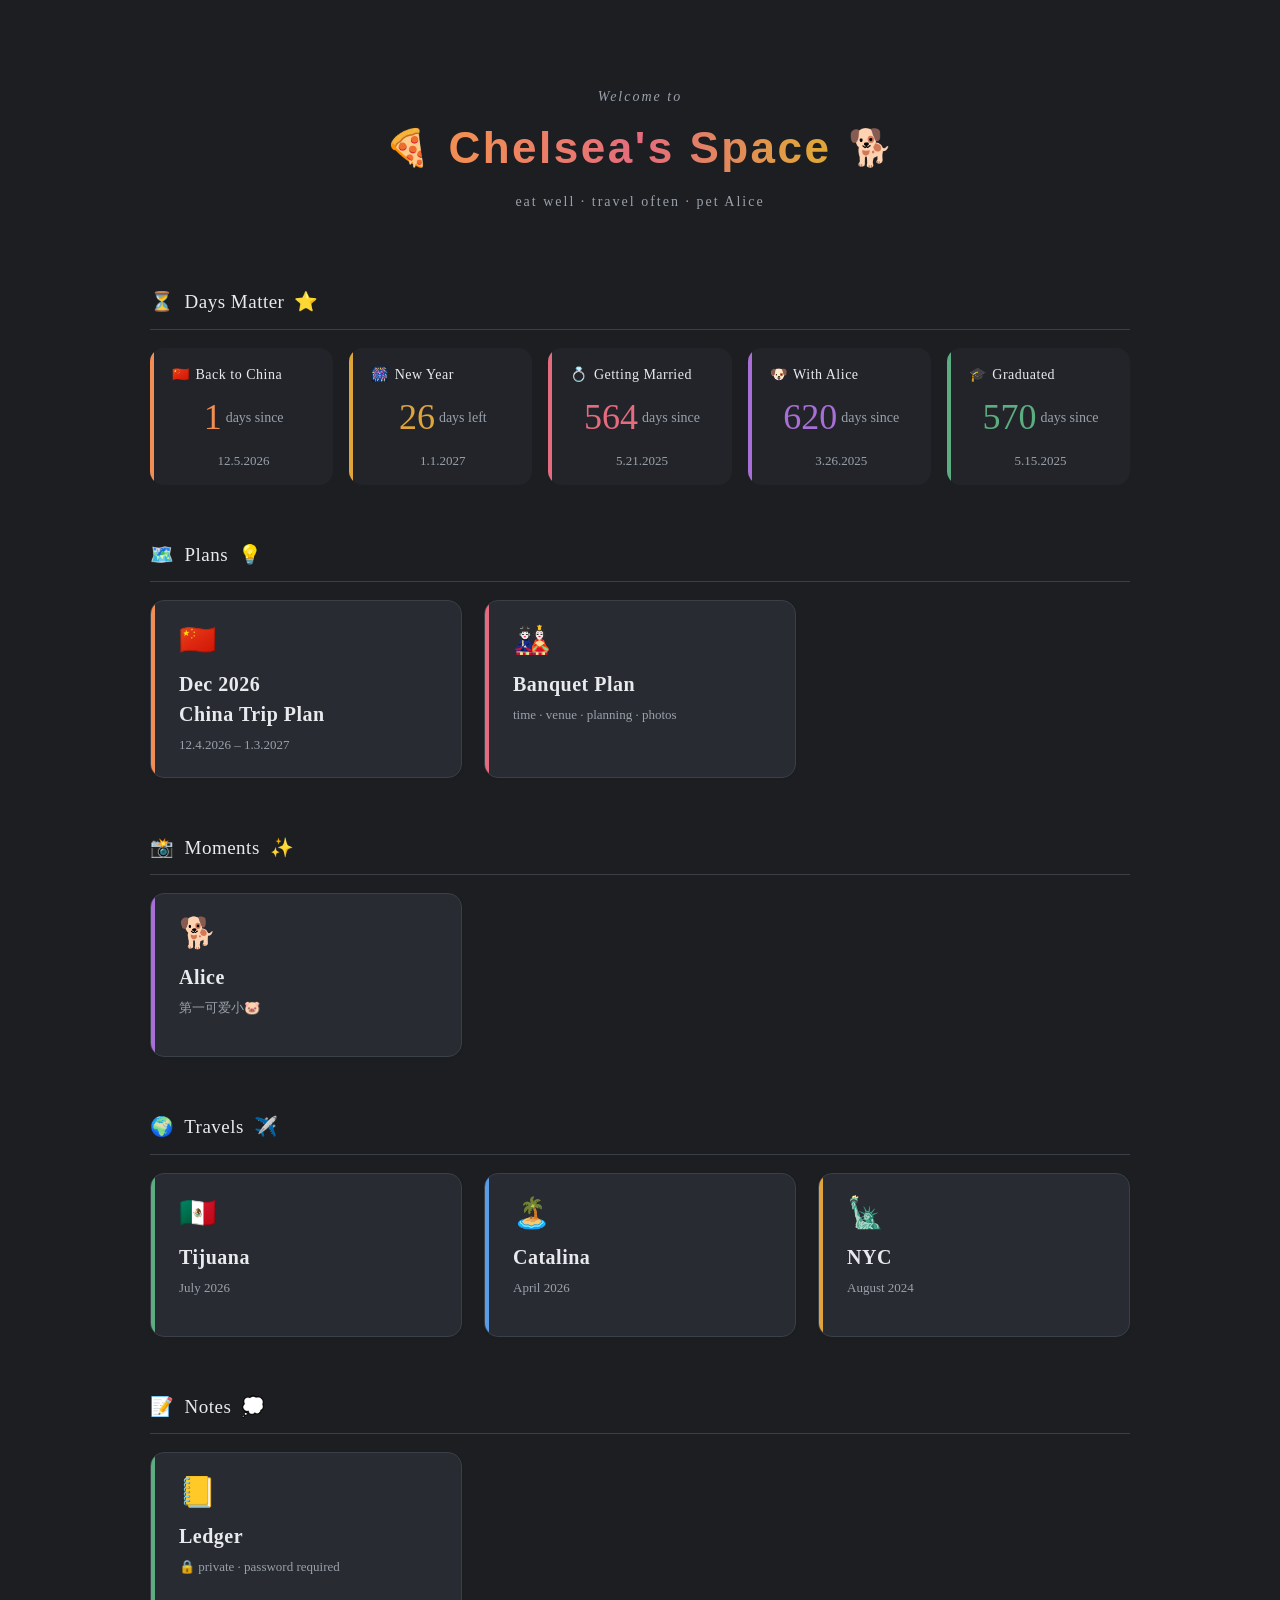
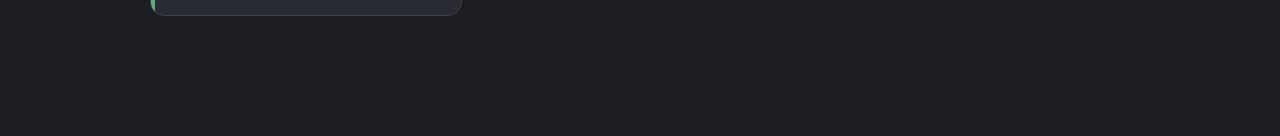
==== commit 80809863: "Ledger: weekday in transactions, calendar day jump, category avg, Health/DineOut recolor, merchant e" ====
--- a/index.html
+++ b/index.html
@@ -75,8 +75,8 @@
       <a class="card" href="pages/plan/wedding.html">
         <span class="accent" style="background:var(--jp)"></span>
         <span class="emoji">🎎</span>
-        <div class="name">Banquet &amp;<br>Registration Plan</div>
-        <div class="desc">reception · registration · photos</div>
+        <div class="name">Banquet Plan</div>
+        <div class="desc">time · venue · planning · photos</div>
       </a>
     </div>
   </section>
